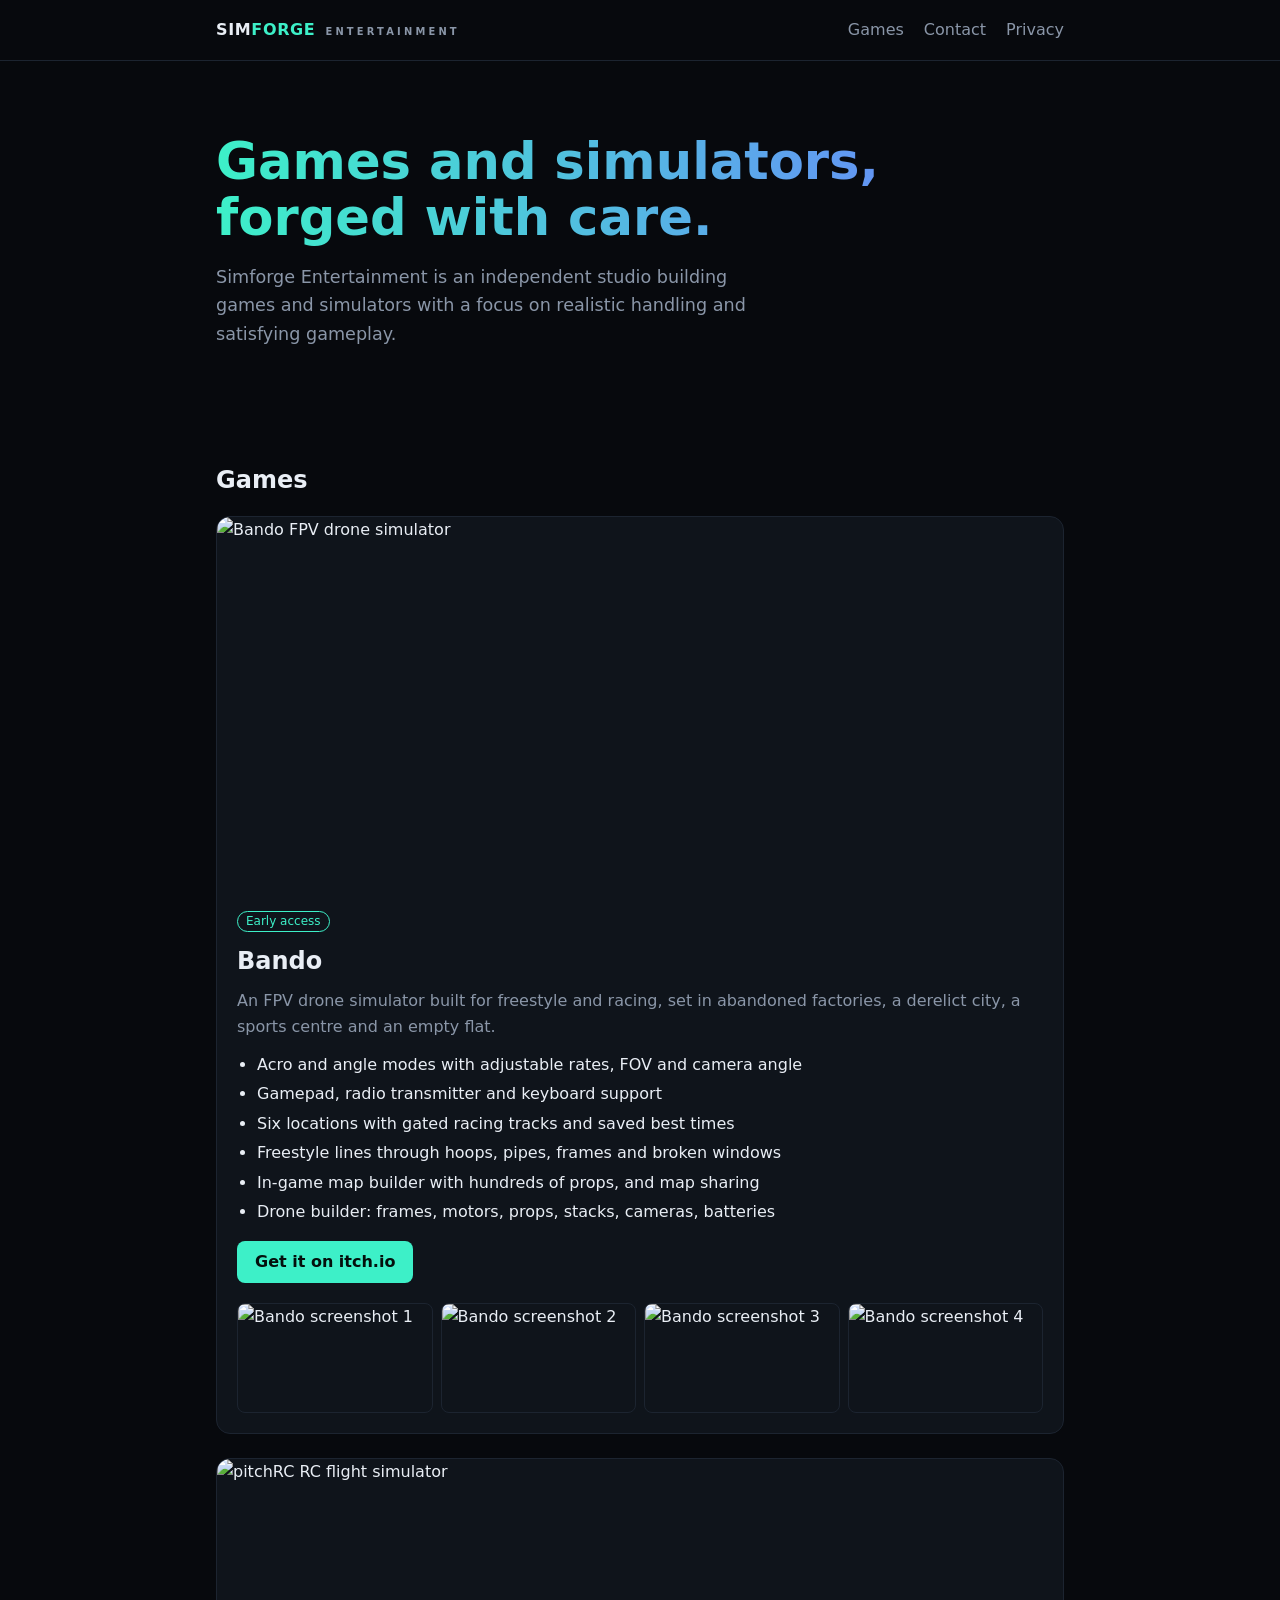
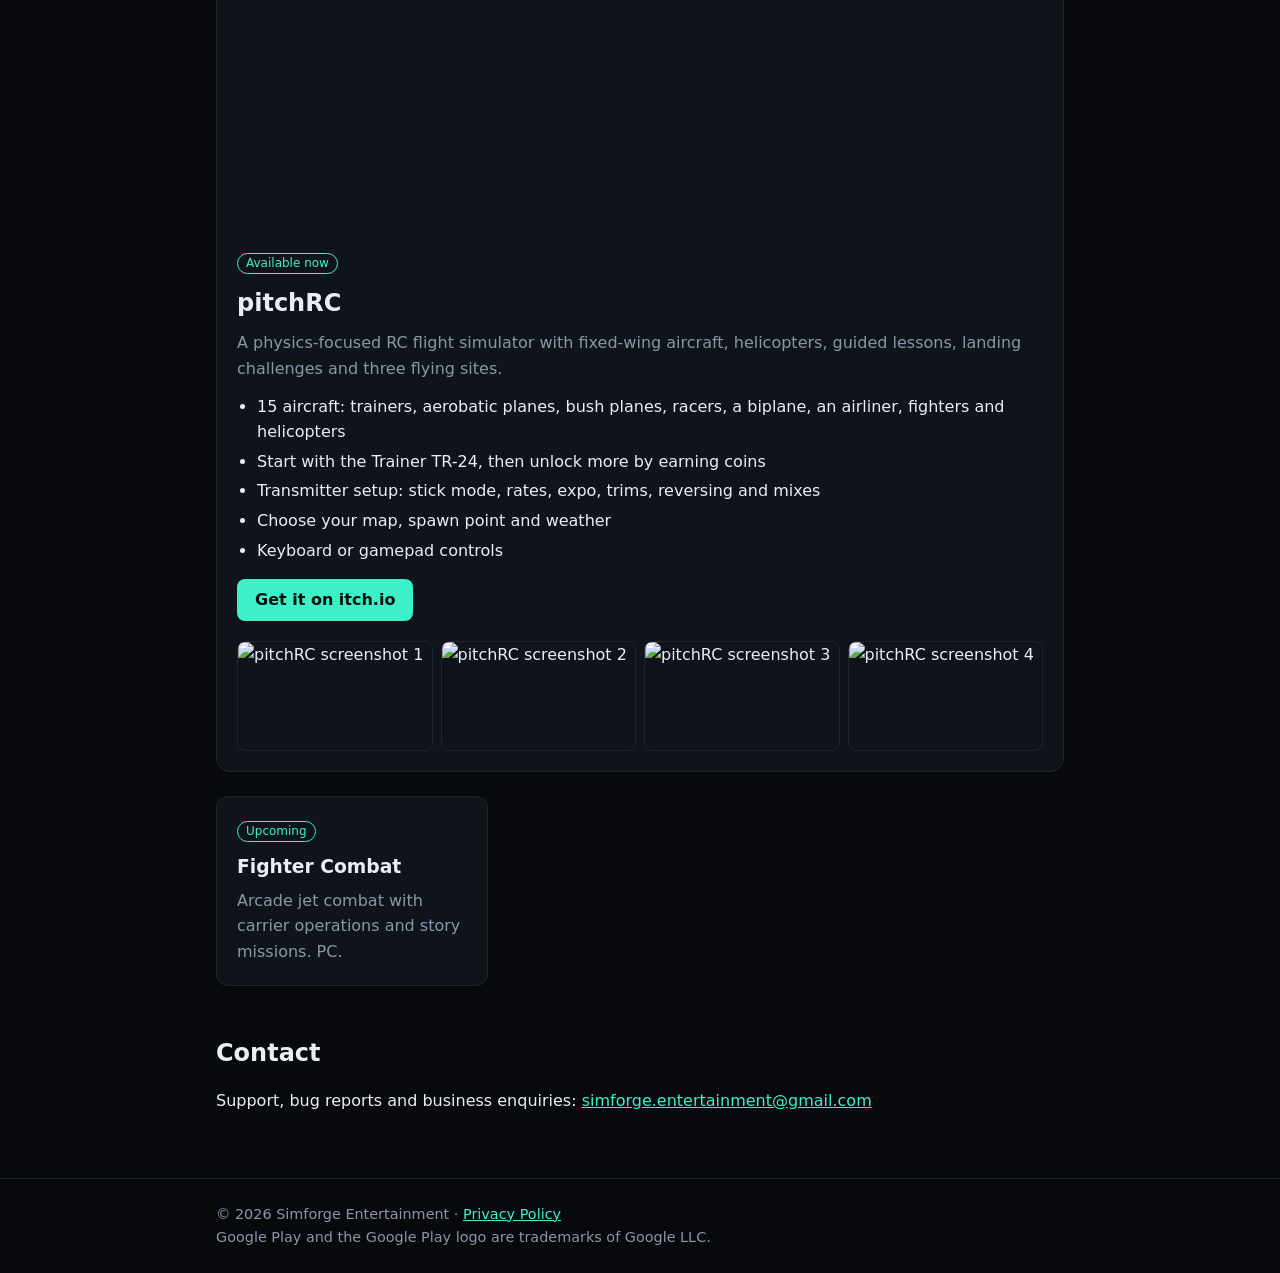
==== index.html @ b11dc2fb "Add files via upload" ====
<!doctype html>
<html lang="en">
<head>
<meta charset="utf-8">
<meta name="viewport" content="width=device-width,initial-scale=1">
<title>Simforge Entertainment – Games & simulators</title>
<meta name="description" content="Simforge Entertainment is an independent studio making flight, FPV drone and combat simulators.">
<link rel="stylesheet" href="style.css">
</head>
<body>
<header><div class="wrap">
  <a class="logo" href="./">SIM<span>FORGE</span><small>ENTERTAINMENT</small></a>
  <nav><a href="#games">Games</a><a href="#contact">Contact</a><a href="privacy.html">Privacy</a></nav>
</div></header>

<main class="wrap">
  <section class="hero">
    <h1>Games and simulators, forged with care.</h1>
    <p>Simforge Entertainment is an independent studio building games and simulators with a focus on realistic handling and satisfying gameplay.</p>
  </section>

  <section id="games">
    <h2>Games</h2>
    <article class="game" id="bando">
      <img class="cover" src="img/bando-cover.jpg" alt="Bando FPV drone simulator" loading="lazy">
      <div class="body">
        <span class="tag">Early access</span>
        <h3>Bando</h3>
        <p>An FPV drone simulator built for freestyle and racing, set in abandoned factories, a derelict city, a sports centre and an empty flat.</p>
        <ul>
          <li>Acro and angle modes with adjustable rates, FOV and camera angle</li>
          <li>Gamepad, radio transmitter and keyboard support</li>
          <li>Six locations with gated racing tracks and saved best times</li>
          <li>Freestyle lines through hoops, pipes, frames and broken windows</li>
          <li>In-game map builder with hundreds of props, and map sharing</li>
          <li>Drone builder: frames, motors, props, stacks, cameras, batteries</li>
        </ul>
        <a class="btn" href="https://bandostudio.itch.io/bando-fpv">Get it on itch.io</a>
      </div>
      <div class="shots">
        <img src="img/bando-1.jpg" alt="Bando screenshot 1" loading="lazy">
        <img src="img/bando-2.jpg" alt="Bando screenshot 2" loading="lazy">
        <img src="img/bando-3.jpg" alt="Bando screenshot 3" loading="lazy">
        <img src="img/bando-4.jpg" alt="Bando screenshot 4" loading="lazy">
      </div>
    </article>

    <article class="game" id="pitchrc">
      <img class="cover" src="img/pitch-cover.jpg" alt="pitchRC RC flight simulator" loading="lazy">
      <div class="body">
        <span class="tag">Available now</span>
        <h3>pitchRC</h3>
        <p>A physics-focused RC flight simulator with fixed-wing aircraft, helicopters, guided lessons, landing challenges and three flying sites.</p>
        <ul>
          <li>15 aircraft: trainers, aerobatic planes, bush planes, racers, a biplane, an airliner, fighters and helicopters</li>
          <li>Start with the Trainer TR-24, then unlock more by earning coins</li>
          <li>Transmitter setup: stick mode, rates, expo, trims, reversing and mixes</li>
          <li>Choose your map, spawn point and weather</li>
          <li>Keyboard or gamepad controls</li>
        </ul>
        <a class="btn" href="https://bandostudio.itch.io/pitch-rc">Get it on itch.io</a>
      </div>
      <div class="shots">
        <img src="img/pitch-1.jpg" alt="pitchRC screenshot 1" loading="lazy">
        <img src="img/pitch-2.jpg" alt="pitchRC screenshot 2" loading="lazy">
        <img src="img/pitch-3.jpg" alt="pitchRC screenshot 3" loading="lazy">
        <img src="img/pitch-4.jpg" alt="pitchRC screenshot 4" loading="lazy">
      </div>
    </article>

    <div class="grid">
      <div class="card"><span class="tag">Upcoming</span><h3>Fighter Combat</h3><p>Arcade jet combat with carrier operations and story missions. PC.</p></div>
    </div>
  </section>

  <section id="contact">
    <h2>Contact</h2>
    <p>Support, bug reports and business enquiries:
      <a href="mailto:simforge.entertainment@gmail.com">simforge.entertainment@gmail.com</a></p>
  </section>
</main>

<footer><div class="wrap">
  © 2026 Simforge Entertainment · <a href="privacy.html">Privacy Policy</a>
  <br>Google Play and the Google Play logo are trademarks of Google LLC.
</div></footer>
</body>
</html>
---- style.css ----
:root{color-scheme:dark;--bg:#07090d;--panel:#0f141b;--text:#e9eef5;--muted:#8a96a8;--accent:#3df0c8;--accent2:#6d7cff;--line:#1c2430}
*{box-sizing:border-box}
body{margin:0;background:var(--bg);color:var(--text);font:16px/1.6 system-ui,-apple-system,Segoe UI,Roboto,sans-serif}
a{color:var(--accent)}
.wrap{max-width:880px;margin:0 auto;padding:0 16px}
header{border-bottom:1px solid var(--line)}
header .wrap{display:flex;justify-content:space-between;align-items:center;height:60px}
.logo{font-weight:800;letter-spacing:.04em;text-decoration:none;color:var(--text)}
.logo span{color:var(--accent)}
.logo small{font-size:.62rem;font-weight:600;letter-spacing:.32em;color:var(--muted);margin-left:10px}
@media (max-width:560px){.logo small{display:block;margin:-4px 0 0}header .wrap{height:auto;min-height:60px;padding-top:8px;padding-bottom:8px}nav a{margin-left:12px}}
nav a{margin-left:20px;text-decoration:none;color:var(--muted)}
nav a:hover{color:var(--text)}
.hero{padding:72px 0 48px}
.hero h1{font-size:clamp(2rem,6vw,3.2rem);line-height:1.1;margin:0 0 16px;background:linear-gradient(90deg,var(--accent),var(--accent2));-webkit-background-clip:text;background-clip:text;color:transparent}
.hero p{color:var(--muted);max-width:560px;font-size:1.1rem}
h2{margin:48px 0 16px}
.grid{display:grid;grid-template-columns:repeat(auto-fill,minmax(240px,1fr));gap:16px}
.card{background:var(--panel);border:1px solid var(--line);border-radius:12px;padding:20px}
.card h3{margin:0 0 6px}
.card p{margin:0;color:var(--muted)}
.tag{display:inline-block;font-size:.75rem;color:var(--accent);border:1px solid var(--accent);border-radius:99px;padding:0 8px;margin-bottom:10px}
.prose{padding:40px 0}
.prose h2{font-size:1.2rem;margin:32px 0 8px}
.game{background:var(--panel);border:1px solid var(--line);border-radius:14px;overflow:hidden;margin-bottom:24px}
.game .cover{width:100%;display:block;aspect-ratio:16/7;object-fit:cover}
.game .body{padding:20px 20px 8px}
.game h3{font-size:1.5rem;margin:0 0 8px}
.game p{color:var(--muted);margin:0 0 12px}
.game ul{margin:0 0 16px;padding-left:20px;color:var(--text)}
.game li{margin:4px 0}
.btn{display:inline-block;background:var(--accent);color:#04100d;font-weight:700;text-decoration:none;padding:8px 18px;border-radius:8px}
.btn:hover{filter:brightness(1.1)}
.shots{display:grid;grid-template-columns:repeat(auto-fit,minmax(180px,1fr));gap:8px;padding:12px 20px 20px}
.shots img{width:100%;aspect-ratio:16/9;object-fit:cover;border-radius:8px;border:1px solid var(--line)}
footer{border-top:1px solid var(--line);margin-top:64px;padding:24px 0;color:var(--muted);font-size:.9rem}
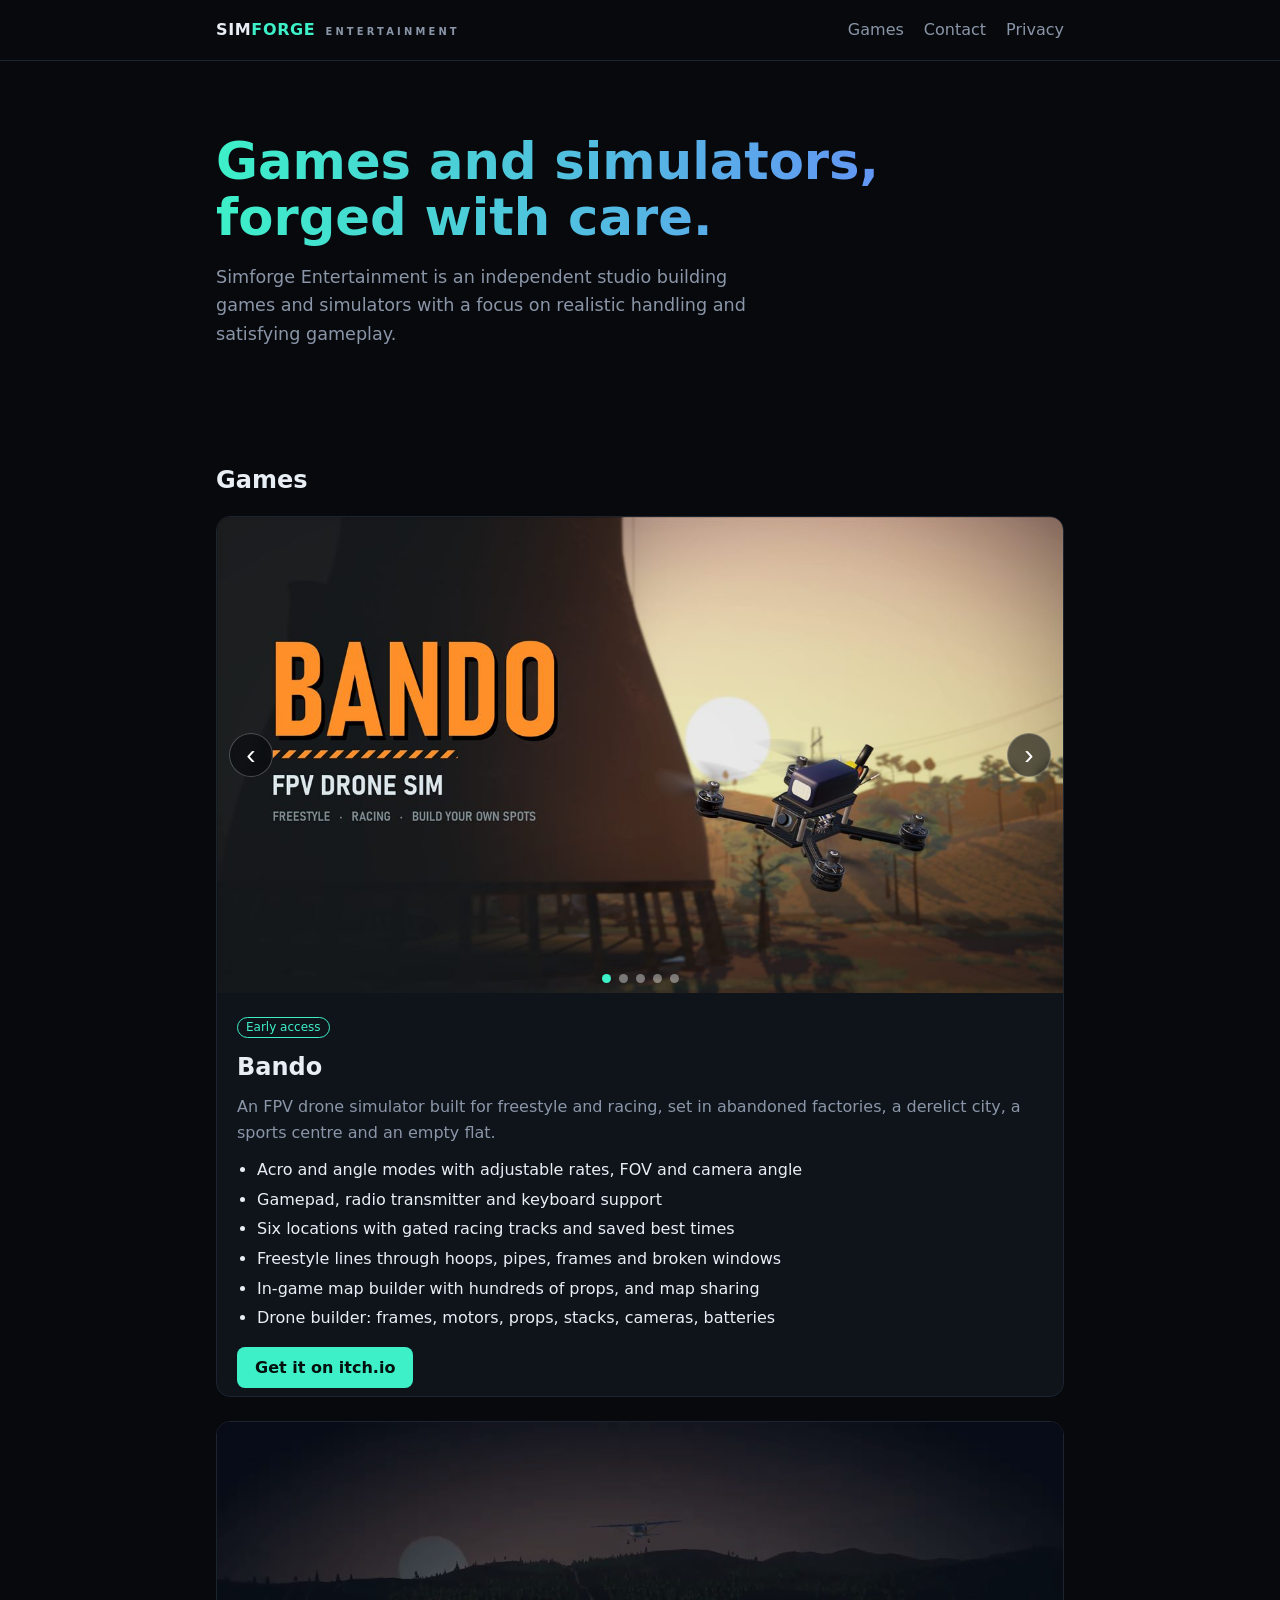
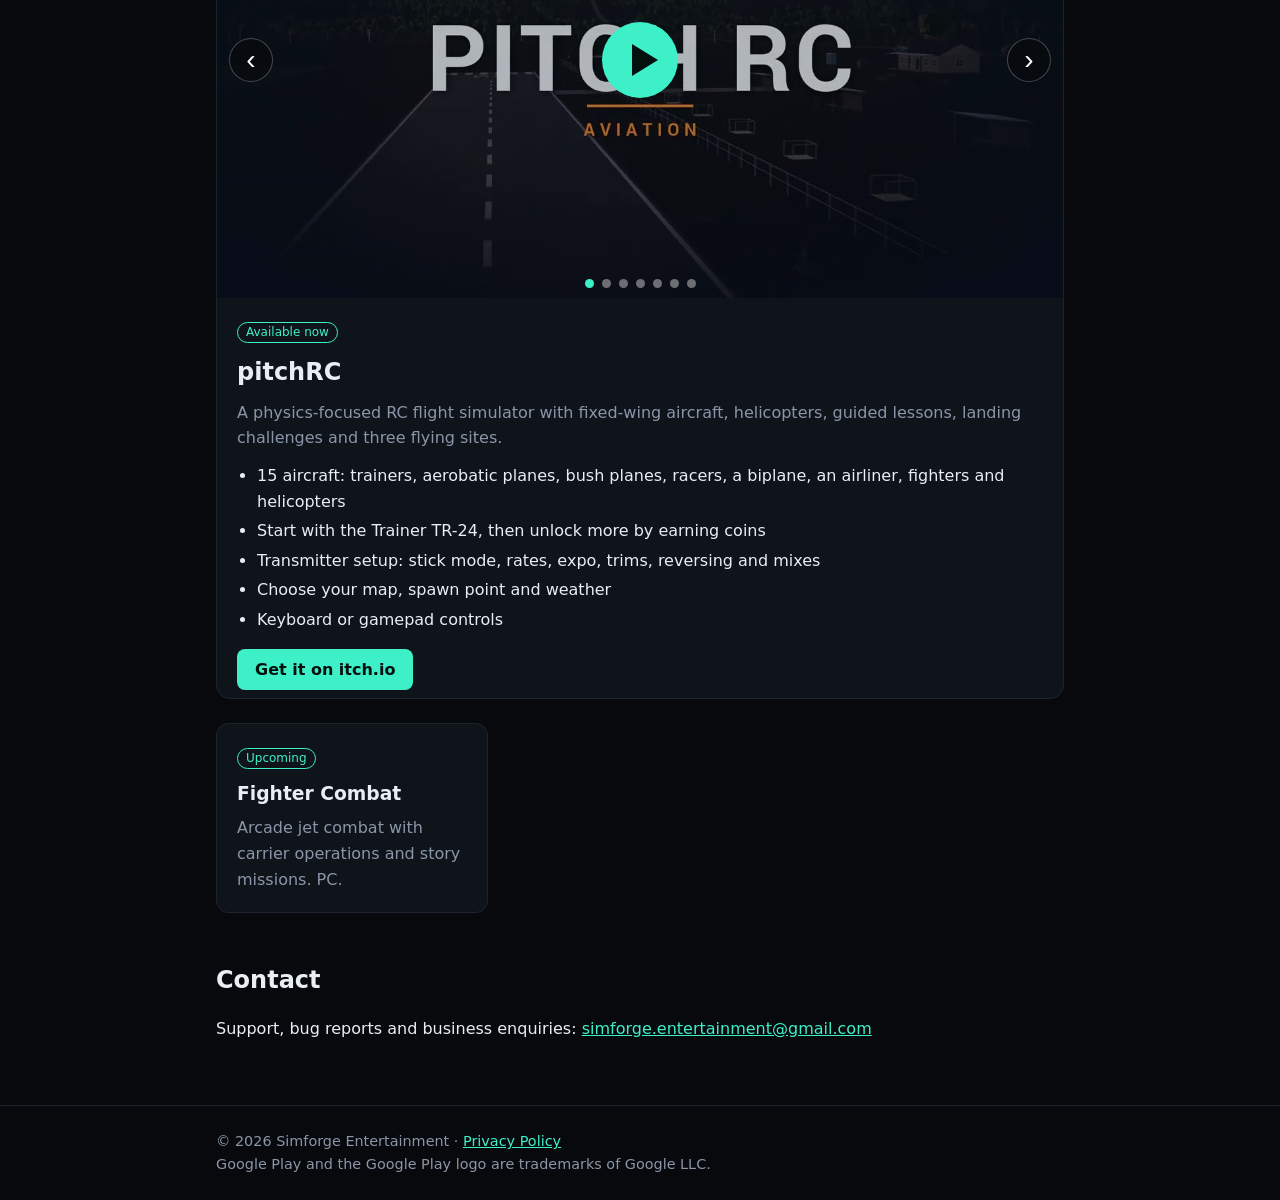
==== commit 01e80d42: "Add game sliders, pitchRC video and gameplay screenshots; update privacy policy Co-Authored-By: Clau" ====
--- a/index.html
+++ b/index.html
@@ -21,8 +21,17 @@
 
   <section id="games">
     <h2>Games</h2>
+
     <article class="game" id="bando">
-      <img class="cover" src="img/bando-cover.jpg" alt="Bando FPV drone simulator" loading="lazy">
+      <div class="slider" tabindex="0" aria-roledescription="carousel" aria-label="Bando screenshots">
+        <div class="track">
+          <figure class="slide"><img src="img/bando-cover.jpg" alt="Bando FPV drone simulator"></figure>
+          <figure class="slide"><img src="img/bando-1.jpg" alt="Bando screenshot 1"></figure>
+          <figure class="slide"><img src="img/bando-2.jpg" alt="Bando screenshot 2"></figure>
+          <figure class="slide"><img src="img/bando-3.jpg" alt="Bando screenshot 3"></figure>
+          <figure class="slide"><img src="img/bando-4.jpg" alt="Bando screenshot 4"></figure>
+        </div>
+      </div>
       <div class="body">
         <span class="tag">Early access</span>
         <h3>Bando</h3>
@@ -37,16 +46,23 @@
         </ul>
         <a class="btn" href="https://bandostudio.itch.io/bando-fpv">Get it on itch.io</a>
       </div>
-      <div class="shots">
-        <img src="img/bando-1.jpg" alt="Bando screenshot 1" loading="lazy">
-        <img src="img/bando-2.jpg" alt="Bando screenshot 2" loading="lazy">
-        <img src="img/bando-3.jpg" alt="Bando screenshot 3" loading="lazy">
-        <img src="img/bando-4.jpg" alt="Bando screenshot 4" loading="lazy">
-      </div>
     </article>
 
     <article class="game" id="pitchrc">
-      <img class="cover" src="img/pitch-cover.jpg" alt="pitchRC RC flight simulator" loading="lazy">
+      <div class="slider" tabindex="0" aria-roledescription="carousel" aria-label="pitchRC video and screenshots">
+        <div class="track">
+          <figure class="slide video" data-yt="jcSXB-owoQI">
+            <img src="img/pitch-video.jpg" alt="pitchRC gameplay video">
+            <button class="play" type="button" aria-label="Play video"><span></span></button>
+          </figure>
+          <figure class="slide"><img src="img/pitch-sa31.jpg" alt="Aerobatic plane over rolling farmland"></figure>
+          <figure class="slide"><img src="img/pitch-vf83.jpg" alt="Vintage fighter banking over the countryside"></figure>
+          <figure class="slide"><img src="img/pitch-lh61.jpg" alt="Helicopter hovering above a field"></figure>
+          <figure class="slide"><img src="img/pitch-tr24.jpg" alt="Trainer TR-24 flying past the runway"></figure>
+          <figure class="slide"><img src="img/pitch-4.jpg" alt="Flying through a hoop on the club field"></figure>
+          <figure class="slide"><img src="img/pitch-1.jpg" alt="Choosing a flying site"></figure>
+        </div>
+      </div>
       <div class="body">
         <span class="tag">Available now</span>
         <h3>pitchRC</h3>
@@ -59,12 +75,6 @@
           <li>Keyboard or gamepad controls</li>
         </ul>
         <a class="btn" href="https://bandostudio.itch.io/pitch-rc">Get it on itch.io</a>
-      </div>
-      <div class="shots">
-        <img src="img/pitch-1.jpg" alt="pitchRC screenshot 1" loading="lazy">
-        <img src="img/pitch-2.jpg" alt="pitchRC screenshot 2" loading="lazy">
-        <img src="img/pitch-3.jpg" alt="pitchRC screenshot 3" loading="lazy">
-        <img src="img/pitch-4.jpg" alt="pitchRC screenshot 4" loading="lazy">
       </div>
     </article>
 
@@ -84,5 +94,69 @@
   © 2026 Simforge Entertainment · <a href="privacy.html">Privacy Policy</a>
   <br>Google Play and the Google Play logo are trademarks of Google LLC.
 </div></footer>
+
+<script>
+document.querySelectorAll('.slider').forEach(function (s) {
+  var track = s.querySelector('.track');
+  var slides = s.querySelectorAll('.slide');
+  var i = 0, startX = null;
+
+  var prev = btn('nav prev', 'Previous', '‹');
+  var next = btn('nav next', 'Next', '›');
+  var dots = document.createElement('div');
+  dots.className = 'dots';
+  slides.forEach(function (_, n) {
+    var d = btn('dot', 'Go to slide ' + (n + 1), '');
+    d.onclick = function () { go(n); };
+    dots.appendChild(d);
+  });
+  s.append(prev, next, dots);
+  prev.onclick = function () { go(i - 1); };
+  next.onclick = function () { go(i + 1); };
+
+  function btn(cls, label, text) {
+    var b = document.createElement('button');
+    b.type = 'button'; b.className = cls; b.textContent = text;
+    b.setAttribute('aria-label', label);
+    return b;
+  }
+  function stopVideo() {
+    s.querySelectorAll('.slide.video.on').forEach(function (v) {
+      v.classList.remove('on');
+      var f = v.querySelector('iframe'); if (f) f.remove();
+    });
+  }
+  function go(n) {
+    i = (n + slides.length) % slides.length;
+    stopVideo();
+    track.style.transform = 'translateX(' + (-100 * i) + '%)';
+    dots.childNodes.forEach(function (d, k) { d.classList.toggle('active', k === i); });
+  }
+  go(0);
+
+  s.addEventListener('keydown', function (e) {
+    if (e.key === 'ArrowLeft') go(i - 1);
+    if (e.key === 'ArrowRight') go(i + 1);
+  });
+  s.addEventListener('pointerdown', function (e) { startX = e.clientX; });
+  s.addEventListener('pointerup', function (e) {
+    if (startX === null) return;
+    var dx = e.clientX - startX; startX = null;
+    if (Math.abs(dx) > 50) go(i + (dx < 0 ? 1 : -1));
+  });
+
+  s.querySelectorAll('.slide.video').forEach(function (v) {
+    v.querySelector('.play').onclick = function () {
+      var f = document.createElement('iframe');
+      f.src = 'https://www.youtube-nocookie.com/embed/' + v.dataset.yt + '?autoplay=1&rel=0';
+      f.title = 'pitchRC gameplay video';
+      f.allow = 'autoplay; encrypted-media; picture-in-picture; fullscreen';
+      f.allowFullscreen = true;
+      v.appendChild(f);
+      v.classList.add('on');
+    };
+  });
+});
+</script>
 </body>
 </html>
--- a/style.css
+++ b/style.css
@@ -23,7 +23,23 @@
 .prose{padding:40px 0}
 .prose h2{font-size:1.2rem;margin:32px 0 8px}
 .game{background:var(--panel);border:1px solid var(--line);border-radius:14px;overflow:hidden;margin-bottom:24px}
-.game .cover{width:100%;display:block;aspect-ratio:16/7;object-fit:cover}
+.slider{position:relative;overflow:hidden;background:#000;touch-action:pan-y;outline-offset:-3px}
+.track{display:flex;transition:transform .35s ease}
+.slide{flex:0 0 100%;margin:0;position:relative;aspect-ratio:16/9;background:#000}
+.slide img{width:100%;height:100%;object-fit:cover;display:block;user-select:none;-webkit-user-drag:none}
+.slide iframe{position:absolute;inset:0;width:100%;height:100%;border:0}
+.slide.on img,.slide.on .play{visibility:hidden}
+.play{position:absolute;inset:0;width:100%;height:100%;border:0;background:rgba(0,0,0,.25);cursor:pointer;display:grid;place-items:center}
+.play span{width:76px;height:76px;border-radius:50%;background:var(--accent);position:relative}
+.play span::after{content:"";position:absolute;left:30px;top:22px;border-left:26px solid #04100d;border-top:16px solid transparent;border-bottom:16px solid transparent}
+.play:hover{background:rgba(0,0,0,.1)}
+.nav{position:absolute;top:50%;transform:translateY(-50%);width:44px;height:44px;border-radius:50%;border:1px solid rgba(255,255,255,.25);background:rgba(7,9,13,.6);color:#fff;font-size:28px;line-height:1;cursor:pointer;z-index:2;backdrop-filter:blur(4px)}
+.nav:hover{background:var(--accent);color:#04100d}
+.prev{left:12px}.next{right:12px}
+.dots{position:absolute;left:0;right:0;bottom:10px;display:flex;justify-content:center;gap:8px;z-index:2;pointer-events:none}
+.dot{pointer-events:auto;width:9px;height:9px;padding:0;border-radius:50%;border:0;background:rgba(255,255,255,.4);cursor:pointer}
+.dot.active{background:var(--accent)}
+@media (max-width:560px){.nav{width:38px;height:38px}}
 .game .body{padding:20px 20px 8px}
 .game h3{font-size:1.5rem;margin:0 0 8px}
 .game p{color:var(--muted);margin:0 0 12px}
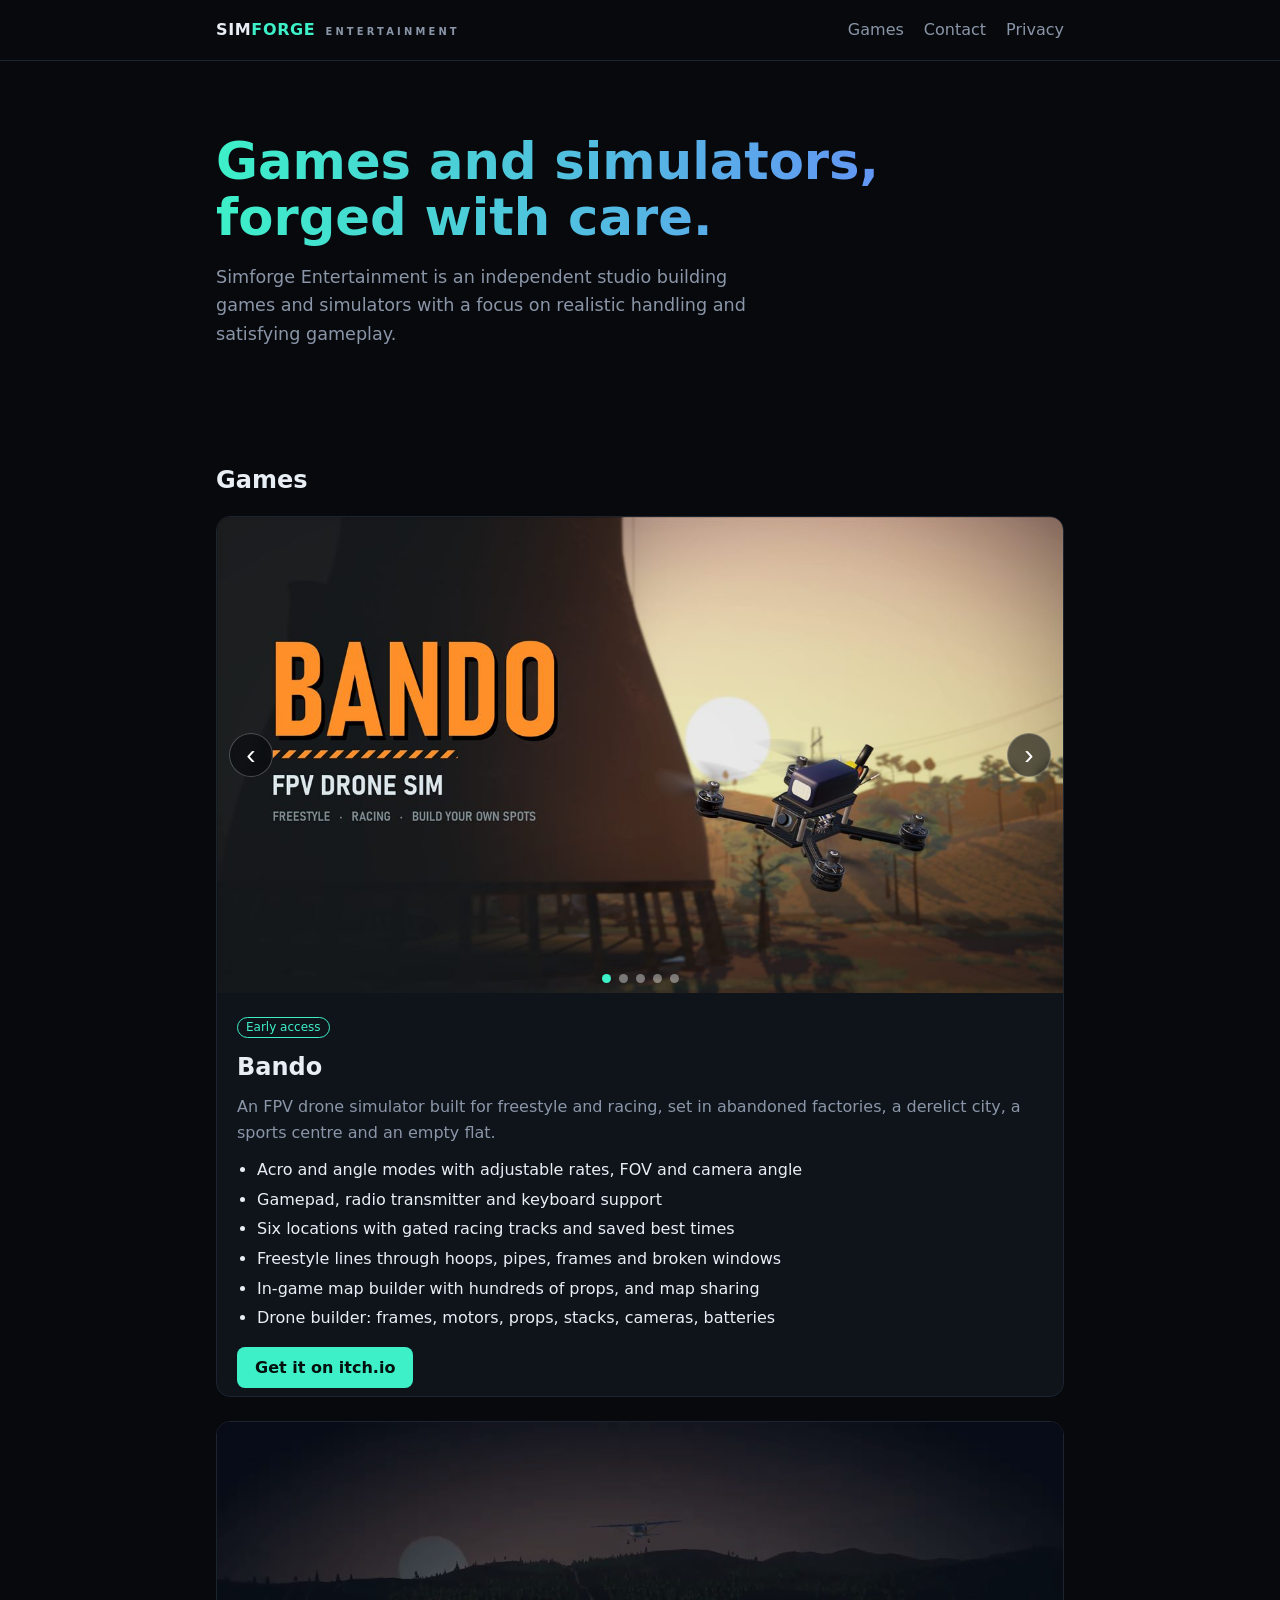
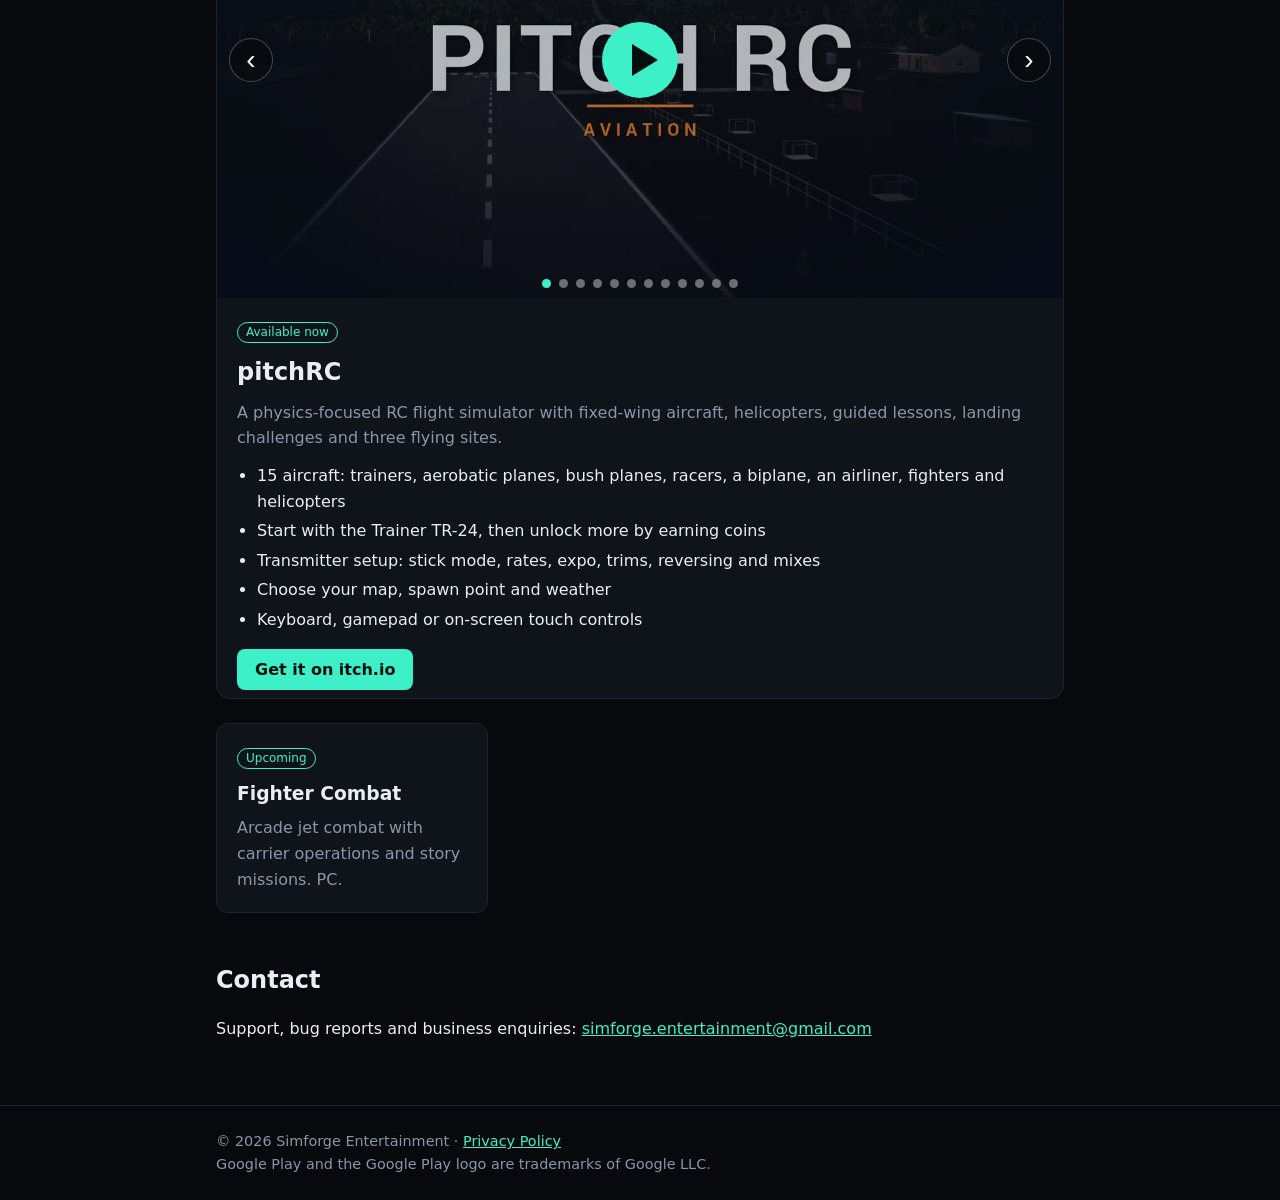
==== commit 3ce7d31e: "Update pitchRC slider with new store renders Co-Authored-By: Claude Sonnet 5.5 <noreply@anthropic.co" ====
--- a/index.html
+++ b/index.html
@@ -55,12 +55,17 @@
             <img src="img/pitch-video.jpg" alt="pitchRC gameplay video">
             <button class="play" type="button" aria-label="Play video"><span></span></button>
           </figure>
-          <figure class="slide"><img src="img/pitch-sa31.jpg" alt="Aerobatic plane over rolling farmland"></figure>
-          <figure class="slide"><img src="img/pitch-vf83.jpg" alt="Vintage fighter banking over the countryside"></figure>
-          <figure class="slide"><img src="img/pitch-lh61.jpg" alt="Helicopter hovering above a field"></figure>
-          <figure class="slide"><img src="img/pitch-tr24.jpg" alt="Trainer TR-24 flying past the runway"></figure>
-          <figure class="slide"><img src="img/pitch-4.jpg" alt="Flying through a hoop on the club field"></figure>
-          <figure class="slide"><img src="img/pitch-1.jpg" alt="Choosing a flying site"></figure>
+          <figure class="slide"><img src="img/pitch-meadows.jpg" alt="Vintage fighter over the Sunny Meadows farmland"></figure>
+          <figure class="slide"><img src="img/pitch-fighter.jpg" alt="Jet fighter with afterburner on a hillside"></figure>
+          <figure class="slide"><img src="img/pitch-lakeside.jpg" alt="Aerobatic plane over the Lakeside bay"></figure>
+          <figure class="slide"><img src="img/pitch-ridge.jpg" alt="Biplane slope soaring at Windy Ridge"></figure>
+          <figure class="slide"><img src="img/pitch-heli.jpg" alt="Helicopter hovering over a beach"></figure>
+          <figure class="slide"><img src="img/pitch-twinjet.jpg" alt="Twin-engine fighter over farmland"></figure>
+          <figure class="slide"><img src="img/pitch-airliner.jpg" alt="Airliner landing on grass"></figure>
+          <figure class="slide"><img src="img/pitch-landing.jpg" alt="Precision landing challenge"></figure>
+          <figure class="slide"><img src="img/pitch-touch.jpg" alt="Flying with on-screen touch controls"></figure>
+          <figure class="slide"><img src="img/pitch-livery.jpg" alt="Choosing a livery for the aerobatic plane"></figure>
+          <figure class="slide"><img src="img/pitch-menu.jpg" alt="pitchRC main menu"></figure>
         </div>
       </div>
       <div class="body">
@@ -72,7 +77,7 @@
           <li>Start with the Trainer TR-24, then unlock more by earning coins</li>
           <li>Transmitter setup: stick mode, rates, expo, trims, reversing and mixes</li>
           <li>Choose your map, spawn point and weather</li>
-          <li>Keyboard or gamepad controls</li>
+          <li>Keyboard, gamepad or on-screen touch controls</li>
         </ul>
         <a class="btn" href="https://bandostudio.itch.io/pitch-rc">Get it on itch.io</a>
       </div>
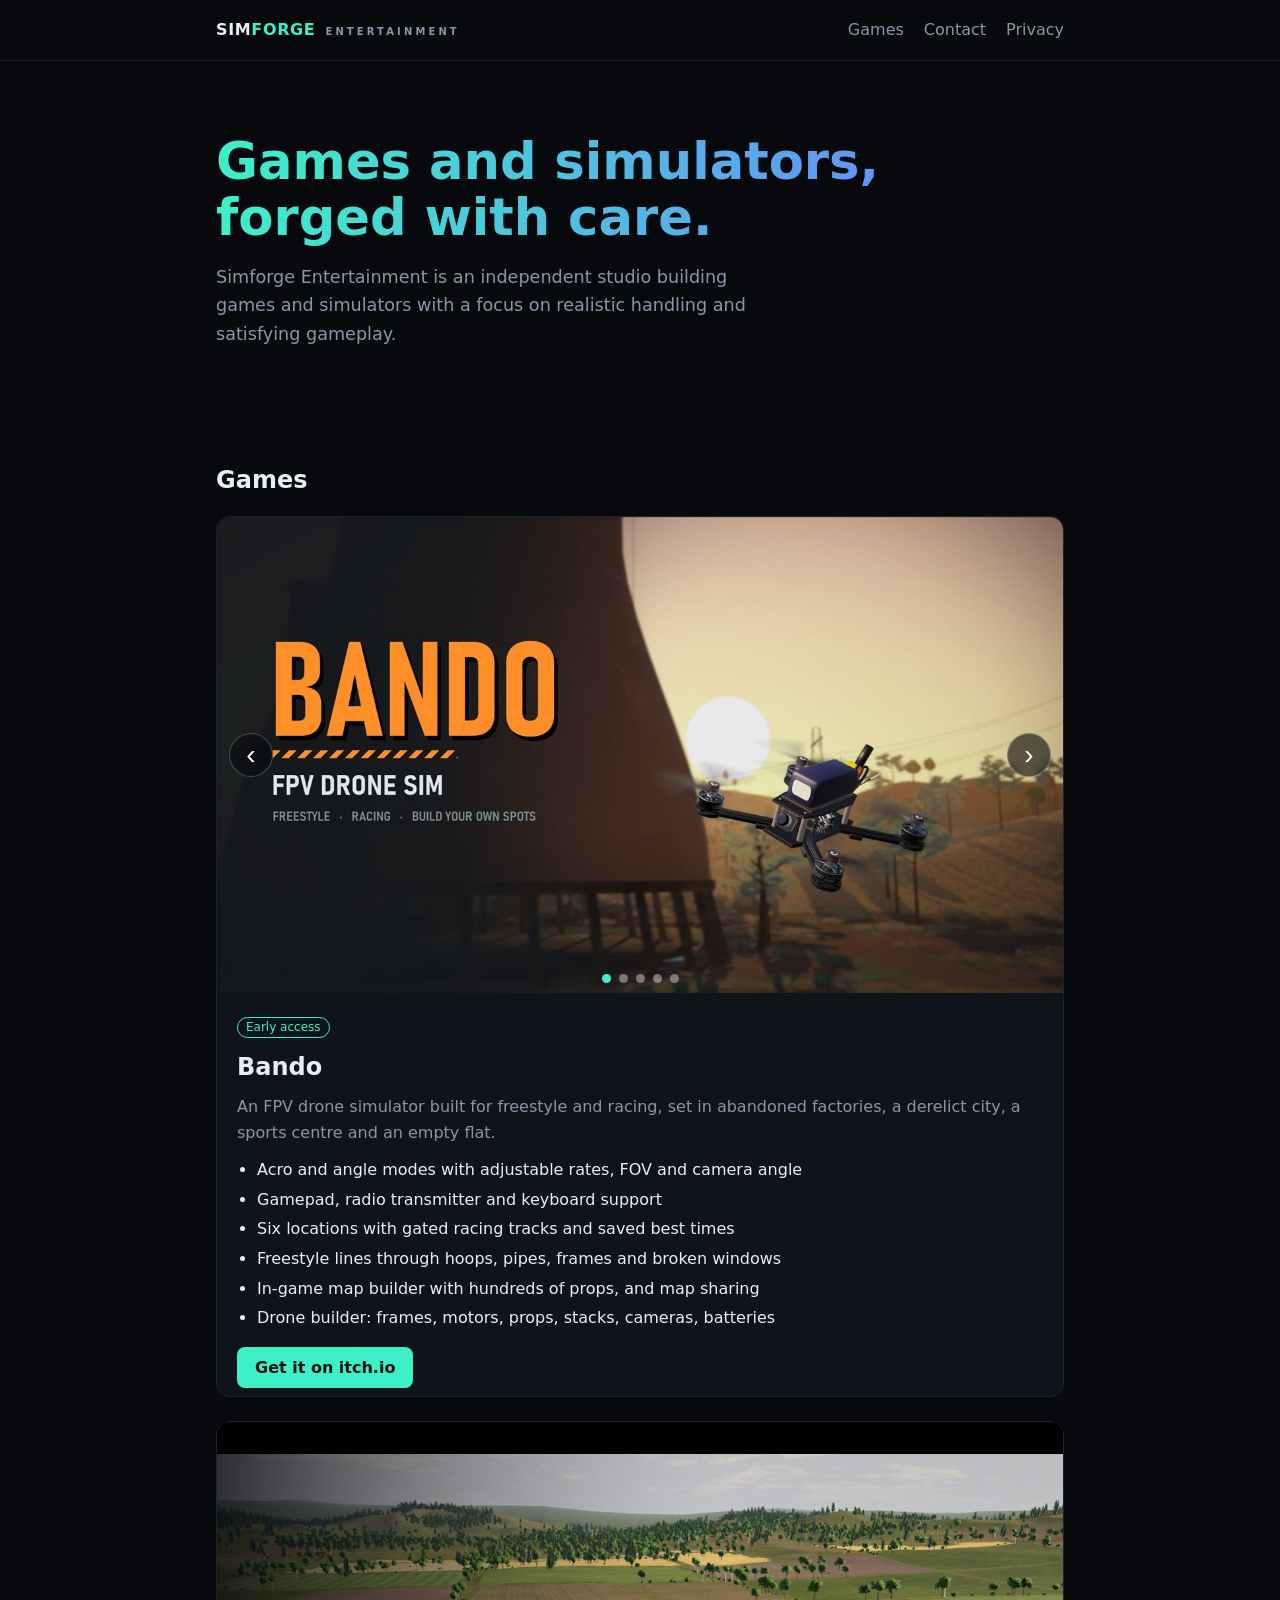
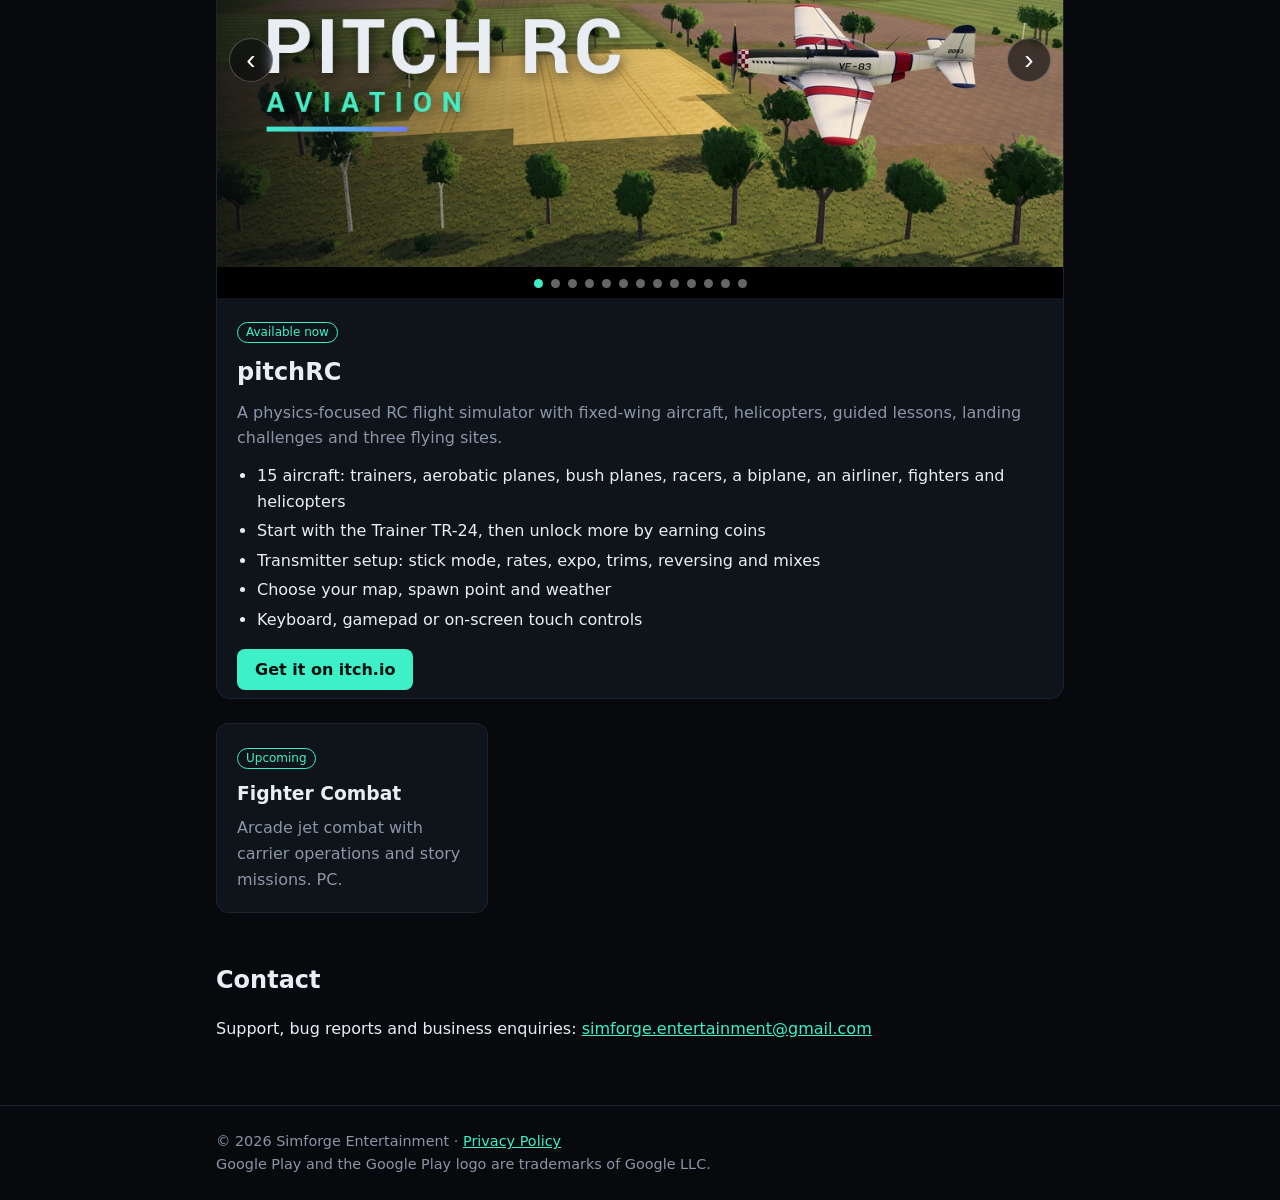
==== commit 63d2c8fc: "Add pitchRC banner as first slide Co-Authored-By: Claude Sonnet 5.5 <noreply@anthropic.com>" ====
--- a/index.html
+++ b/index.html
@@ -51,6 +51,7 @@
     <article class="game" id="pitchrc">
       <div class="slider" tabindex="0" aria-roledescription="carousel" aria-label="pitchRC video and screenshots">
         <div class="track">
+          <figure class="slide banner"><img src="img/pitch-banner.jpg" alt="Pitch RC Aviation"></figure>
           <figure class="slide video" data-yt="jcSXB-owoQI">
             <img src="img/pitch-video.jpg" alt="pitchRC gameplay video">
             <button class="play" type="button" aria-label="Play video"><span></span></button>
--- a/style.css
+++ b/style.css
@@ -27,6 +27,7 @@
 .track{display:flex;transition:transform .35s ease}
 .slide{flex:0 0 100%;margin:0;position:relative;aspect-ratio:16/9;background:#000}
 .slide img{width:100%;height:100%;object-fit:cover;display:block;user-select:none;-webkit-user-drag:none}
+.slide.banner img{object-fit:contain}
 .slide iframe{position:absolute;inset:0;width:100%;height:100%;border:0}
 .slide.on img,.slide.on .play{visibility:hidden}
 .play{position:absolute;inset:0;width:100%;height:100%;border:0;background:rgba(0,0,0,.25);cursor:pointer;display:grid;place-items:center}
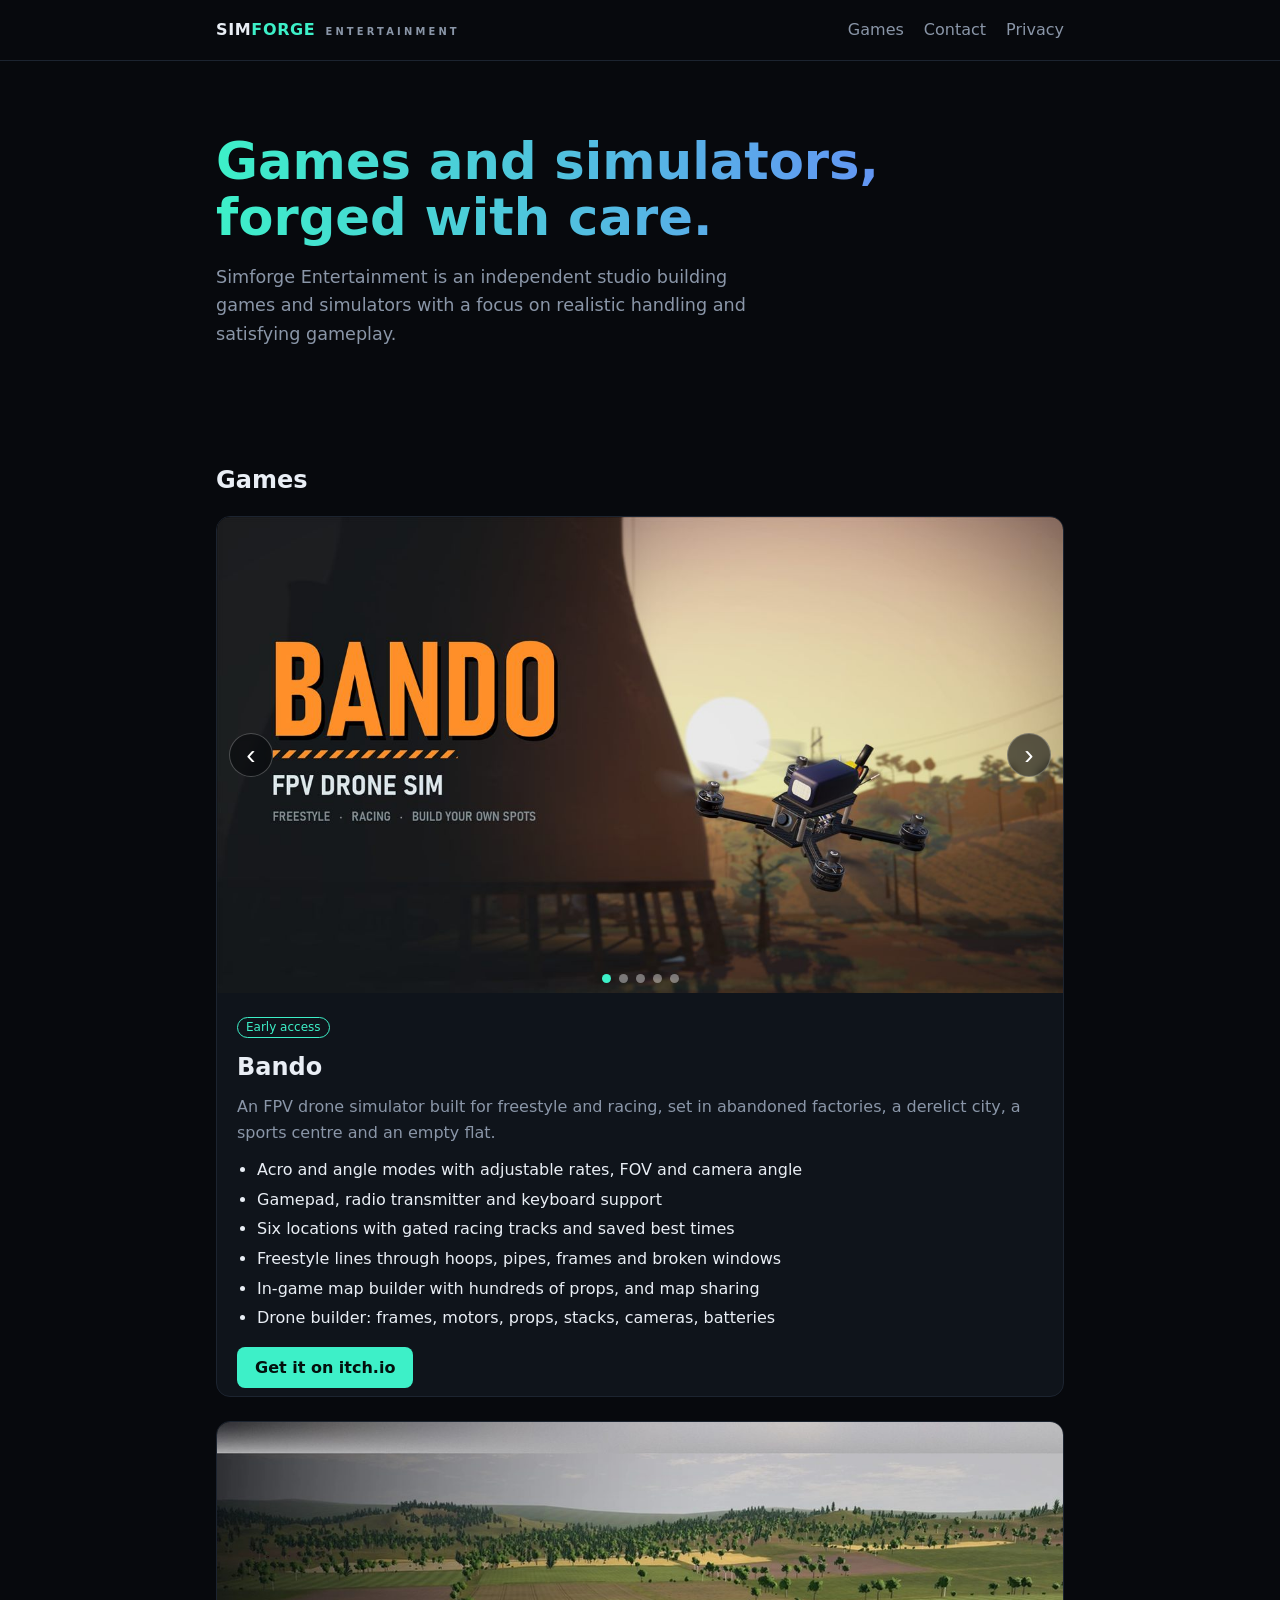
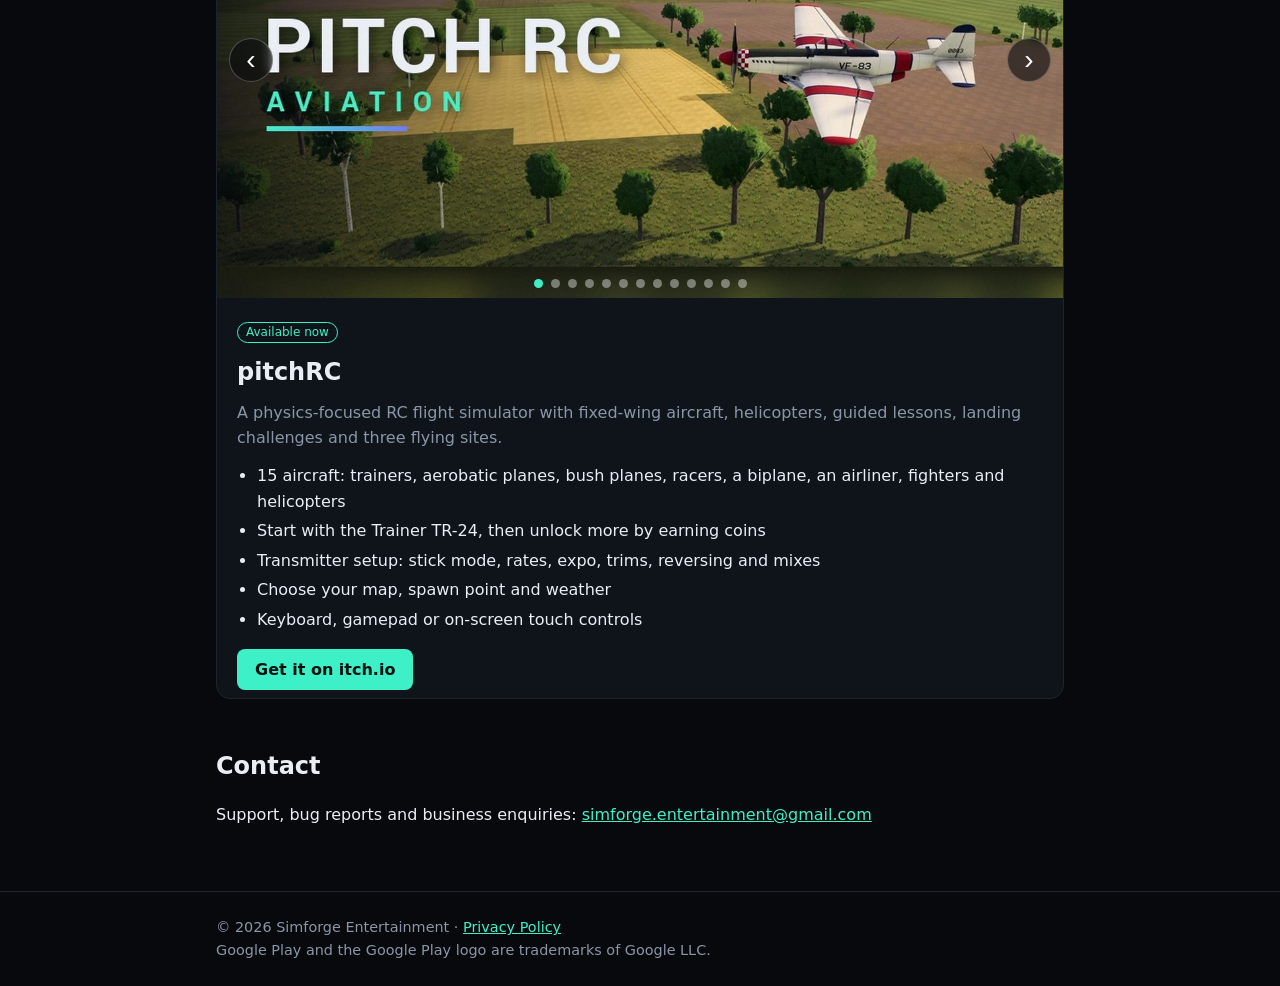
==== commit f8a1b303: "Generalise copy, remove unreleased games, update privacy policy Co-Authored-By: Claude Sonnet 5.5 <n" ====
--- a/index.html
+++ b/index.html
@@ -4,7 +4,7 @@
 <meta charset="utf-8">
 <meta name="viewport" content="width=device-width,initial-scale=1">
 <title>Simforge Entertainment – Games & simulators</title>
-<meta name="description" content="Simforge Entertainment is an independent studio making flight, FPV drone and combat simulators.">
+<meta name="description" content="Simforge Entertainment is an independent game studio from Finland, making realistic simulators.">
 <link rel="stylesheet" href="style.css">
 </head>
 <body>
@@ -53,7 +53,7 @@
         <div class="track">
           <figure class="slide banner"><img src="img/pitch-banner.jpg" alt="Pitch RC Aviation"></figure>
           <figure class="slide video" data-yt="jcSXB-owoQI">
-            <img src="img/pitch-video.jpg" alt="pitchRC gameplay video">
+            <img src="img/pitch-video.jpg" alt="Gameplay video">
             <button class="play" type="button" aria-label="Play video"><span></span></button>
           </figure>
           <figure class="slide"><img src="img/pitch-meadows.jpg" alt="Vintage fighter over the Sunny Meadows farmland"></figure>
@@ -84,9 +84,6 @@
       </div>
     </article>
 
-    <div class="grid">
-      <div class="card"><span class="tag">Upcoming</span><h3>Fighter Combat</h3><p>Arcade jet combat with carrier operations and story missions. PC.</p></div>
-    </div>
   </section>
 
   <section id="contact">
@@ -155,7 +152,7 @@
     v.querySelector('.play').onclick = function () {
       var f = document.createElement('iframe');
       f.src = 'https://www.youtube-nocookie.com/embed/' + v.dataset.yt + '?autoplay=1&rel=0';
-      f.title = 'pitchRC gameplay video';
+      f.title = 'Gameplay video';
       f.allow = 'autoplay; encrypted-media; picture-in-picture; fullscreen';
       f.allowFullscreen = true;
       v.appendChild(f);
--- a/style.css
+++ b/style.css
@@ -27,7 +27,6 @@
 .track{display:flex;transition:transform .35s ease}
 .slide{flex:0 0 100%;margin:0;position:relative;aspect-ratio:16/9;background:#000}
 .slide img{width:100%;height:100%;object-fit:cover;display:block;user-select:none;-webkit-user-drag:none}
-.slide.banner img{object-fit:contain}
 .slide iframe{position:absolute;inset:0;width:100%;height:100%;border:0}
 .slide.on img,.slide.on .play{visibility:hidden}
 .play{position:absolute;inset:0;width:100%;height:100%;border:0;background:rgba(0,0,0,.25);cursor:pointer;display:grid;place-items:center}
